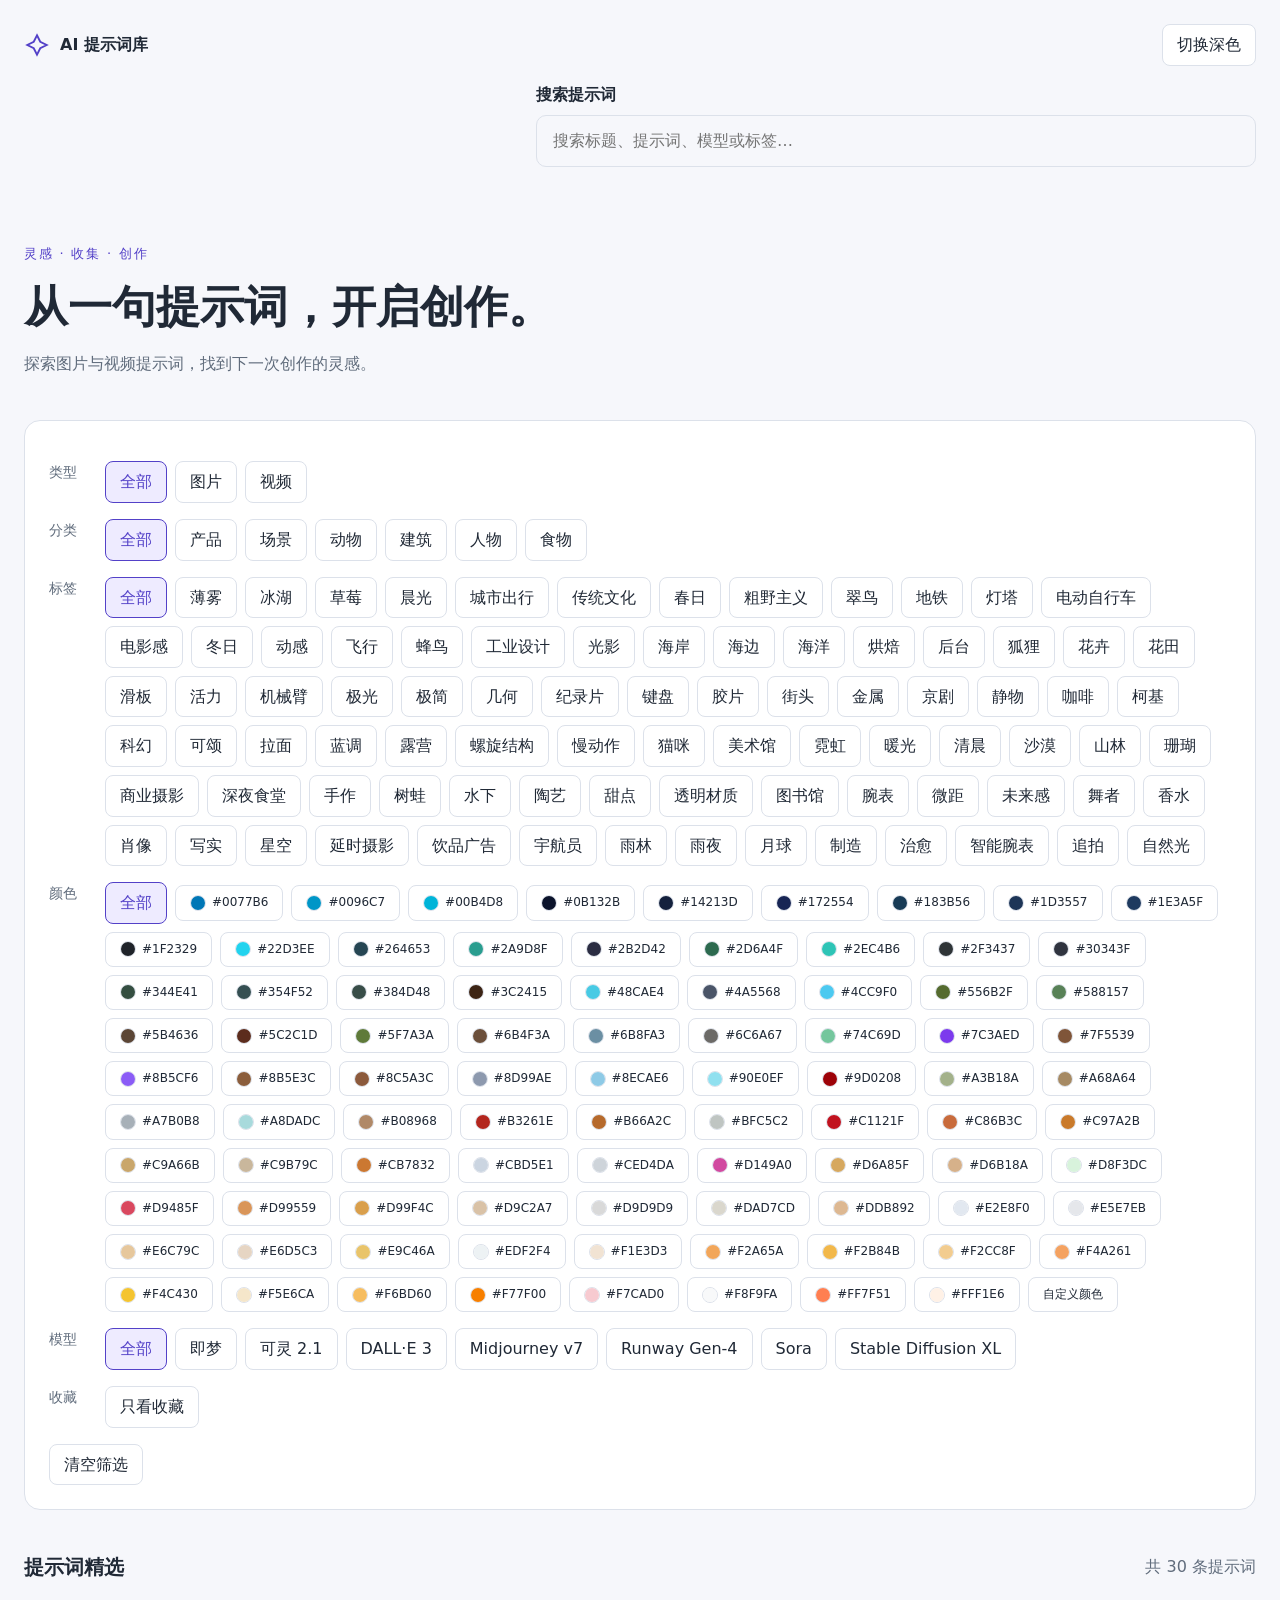
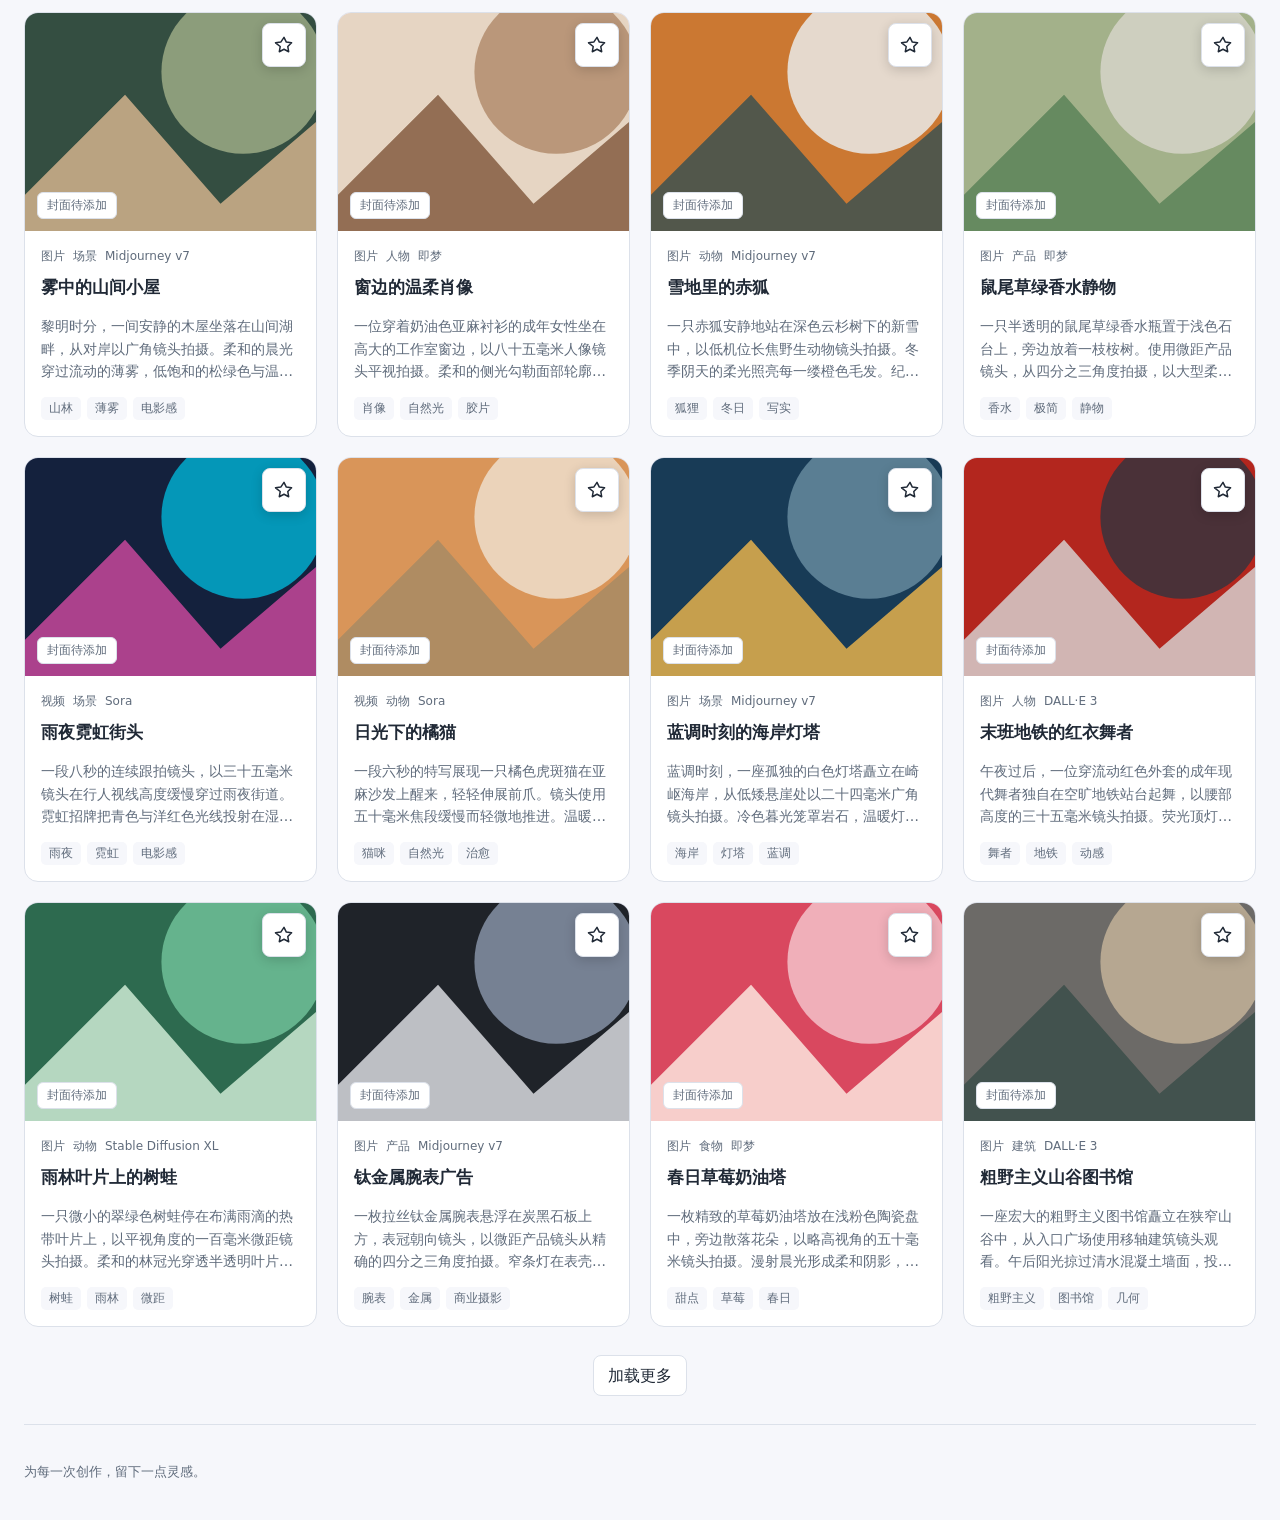
==== index.html @ a5c76019 "首次上传" ====
<!DOCTYPE html>
<html lang="zh-CN" data-theme="light">
<head>
  <meta charset="UTF-8">
  <meta name="viewport" content="width=device-width, initial-scale=1.0">
  <meta name="description" content="收集图片与视频创作灵感的 AI 提示词库">
  <title>AI 提示词库</title>
  <link rel="stylesheet" href="css/styles.css">
  <!-- 普通脚本通过全局变量通信；defer 保证按顺序执行。 -->
  <script src="js/config.js" defer></script>
  <script src="js/data.js" defer></script>
  <script src="js/store.js" defer></script>
  <script src="js/ui.js" defer></script>
  <script src="js/detail.js" defer></script>
  <script src="js/favorites.js" defer></script>
  <script src="js/main.js" defer></script>
</head>
<body>
  <header class="site-header container">
    <div class="site-header-row">
      <a class="brand" href="index.html" aria-label="AI 提示词库首页">
        <svg viewBox="0 0 24 24" aria-hidden="true"><path d="m12 3 3 6 6 3-6 3-3 6-3-6-6-3 6-3Z"/></svg>
        <span id="site-name">AI 提示词库</span>
      </a>
      <button id="theme-toggle" class="button" type="button" aria-pressed="false">切换深色</button>
    </div>
    <div class="site-header-search">
      <label class="search-label" for="search-input">搜索提示词</label>
      <div class="search-field">
        <input id="search-input" type="search" placeholder="搜索标题、提示词、模型或标签…" autocomplete="off">
        <button id="clear-search" class="search-clear" type="button" aria-label="清空搜索" hidden>
          <svg viewBox="0 0 24 24" aria-hidden="true" focusable="false"><path d="m6 6 12 12M18 6 6 18"/></svg>
        </button>
      </div>
    </div>
  </header>

  <main class="container">
    <section class="intro" aria-labelledby="page-title">
      <p class="eyebrow">灵感 · 收集 · 创作</p>
      <h1 id="page-title">从一句提示词，开启创作。</h1>
      <p class="muted">探索图片与视频提示词，找到下一次创作的灵感。</p>
    </section>

    <section class="filter-panel" aria-label="筛选">
      <div id="type-filters" class="filter-row" role="group" aria-label="内容类型"></div>
      <div id="filters" class="filter-groups"></div>
      <!-- 此固定节点由 UI 放入颜色行，避免重新绑定面板内的事件。 -->
      <section id="color-panel" class="color-panel" aria-labelledby="color-panel-title" hidden>
        <h3 id="color-panel-title">自定义颜色</h3>
        <p class="muted">选择或输入颜色预览，点击应用后筛选。</p>
        <div id="color-presets" class="color-presets" role="group" aria-label="24 个彩色预设及黑白灰"></div>
        <div class="color-inputs">
          <label for="color-native">取色器</label>
          <input id="color-native" type="color" value="#ff2d95">
          <label for="color-hex">HEX 色值</label>
          <input id="color-hex" type="text" value="#FF2D95" placeholder="#ff2d95 或 #f29"
            autocomplete="off" spellcheck="false" aria-describedby="color-error" aria-invalid="false">
        </div>
        <div class="color-preview">
          <svg viewBox="0 0 24 24" aria-hidden="true"><rect id="color-preview-fill" width="24" height="24" fill="#FF2D95"/></svg>
          <span id="color-preview-value">#FF2D95</span>
        </div>
        <p id="color-error" class="color-error" role="status" aria-live="polite" hidden>请输入有效的 HEX 色值，例如 #ff2d95 或 #f29。</p>
        <div class="color-panel-actions">
          <button id="color-apply" class="button" type="button">应用</button>
          <button id="color-cancel" class="button" type="button">取消</button>
        </div>
      </section>
      <button id="clear-filters" class="button" type="button">清空筛选</button>
    </section>

    <section class="results" aria-labelledby="results-title">
      <div class="results-heading">
        <h2 id="results-title">提示词精选</h2>
        <p id="result-count" class="muted" role="status" aria-live="polite"></p>
      </div>
      <p id="load-error" class="error-message" role="alert" hidden></p>
      <p id="color-no-results" class="empty-state" role="status" hidden>没有找到匹配的颜色，请调整或清空颜色筛选。下方保留其他条件下的卡片作为参考。</p>
      <div id="cards-grid" class="cards-grid" aria-busy="false"></div>
      <div class="load-more-wrap">
        <button id="load-more" class="button" type="button" hidden>加载更多</button>
        <p id="load-end" class="load-end" role="status" hidden>已经到底啦</p>
      </div>
      <p id="favorite-status" class="sr-only" role="status" aria-live="polite"></p>
    </section>
  </main>

  <div id="modal-overlay" class="modal-overlay" hidden>
    <div id="modal-content" class="modal-content" role="dialog" aria-modal="true" aria-labelledby="modal-title">
      <button id="modal-close" class="modal-close" type="button" aria-label="关闭详情">
        <svg viewBox="0 0 24 24" aria-hidden="true" focusable="false"><path d="m6 6 12 12M18 6 6 18"/></svg>
      </button>
    </div>
  </div>

  <footer class="container site-footer">
    <p>为每一次创作，留下一点灵感。</p>
  </footer>
  <noscript>请启用 JavaScript 以查看提示词与筛选功能。</noscript>
</body>
</html>
---- css/styles.css ----
:root {
  color-scheme: light;
  --bg: #f6f7fb;
  --bg-elevated: #ffffff;
  --border: #dce1ea;
  --text: #202936;
  --text-muted: #606c7c;
  --accent: #5341c8;
  --card-hover: #eeebff;
  --error: #b91c1c;
}

[data-theme="dark"] {
  color-scheme: dark;
  --bg: #13161d;
  --bg-elevated: #1c222d;
  --border: #364153;
  --text: #edf0f7;
  --text-muted: #acb6c7;
  --accent: #b1a4ff;
  --card-hover: #2c2844;
  --error: #fca5a5;
}

* { box-sizing: border-box; }
body {
  margin: 0;
  background: var(--bg);
  color: var(--text);
  font-family: system-ui, -apple-system, "Segoe UI", "Microsoft YaHei", sans-serif;
  line-height: 1.6;
}
button, input { font: inherit; }
button { cursor: pointer; }
a { color: inherit; text-decoration: none; }
[hidden] { display: none !important; }
.sr-only { position: absolute; width: 1px; height: 1px; padding: 0; margin: -1px; overflow: hidden; clip: rect(0, 0, 0, 0); white-space: nowrap; border: 0; }
:focus-visible { outline: 3px solid var(--accent); outline-offset: 3px; }
.container { width: min(1280px, calc(100% - 48px)); margin-inline: auto; }
.site-header { display: grid; gap: 16px; padding-block: 24px; }
.site-header-row { display: flex; align-items: center; justify-content: space-between; gap: 16px; min-width: 0; }
.site-header-row > .button { flex: 0 0 auto; }
.site-header-search { width: min(100%, 720px); justify-self: end; }
.brand { display: inline-flex; align-items: center; gap: 10px; font-weight: 700; }
.brand svg { width: 26px; height: 26px; fill: none; stroke: var(--accent); stroke-width: 1.7; }
.intro { padding-block: 40px 28px; }
.eyebrow { color: var(--accent); font-size: 13px; letter-spacing: 0.14em; }
h1 { margin: 12px 0; font-size: clamp(28px, 4vw, 44px); line-height: 1.3; }
h2 { margin: 0; font-size: 20px; }
.muted { color: var(--text-muted); }
.filter-panel { padding: 24px; background: var(--bg-elevated); border: 1px solid var(--border); border-radius: 16px; }
.search-label { display: block; margin-bottom: 8px; font-weight: 600; }
input[type="search"] { width: 100%; padding: 12px 16px; border: 1px solid var(--border); border-radius: 10px; color: var(--text); background: var(--bg); font-size: 16px; }
/* 自定义清空按钮，预留右侧空间并隐藏浏览器自带的重复按钮。 */
.search-field { position: relative; }
.search-field input { padding-right: 56px; }
.search-field input::-webkit-search-cancel-button { -webkit-appearance: none; appearance: none; }
.search-clear { position: absolute; right: 6px; top: 50%; transform: translateY(-50%); display: grid; place-items: center; width: 40px; height: 40px; padding: 0; border: 0; border-radius: 8px; color: var(--text-muted); background: transparent; }
.search-clear:hover { color: var(--accent); background: var(--card-hover); }
.search-clear svg { width: 18px; height: 18px; fill: none; stroke: currentColor; stroke-width: 2; stroke-linecap: round; }
.filter-row { display: grid; grid-template-columns: 48px minmax(0, 1fr); align-items: start; gap: 8px; min-width: 0; margin-block: 16px; }
.filter-label { flex: 0 0 48px; color: var(--text-muted); font-size: 14px; }
.filter-options { min-width: 0; }
.filter-scroll { display: flex; flex-wrap: wrap; align-items: center; gap: 8px; min-width: 0; }
.button, .filter-button { border: 1px solid var(--border); border-radius: 8px; color: var(--text); background: var(--bg-elevated); padding: 7px 14px; }
.button:hover, .filter-button:hover { background: var(--card-hover); border-color: var(--accent); }
.filter-button[aria-pressed="true"] { color: var(--accent); border-color: var(--accent); background: var(--card-hover); }
.color-option { display: inline-flex; align-items: center; gap: 6px; font-size: 12px; }
.color-swatch { width: 16px; height: 16px; flex-shrink: 0; border: 1px solid var(--border); border-radius: 50%; }
/* 面板占满颜色行；色块用外圈描边，不改变尺寸。 */
.color-panel { grid-column: 1 / -1; min-width: 0; width: 100%; padding: 20px; margin-top: 8px; border: 1px solid var(--border); border-radius: 12px; background: var(--bg); }
.color-panel h3 { margin: 0; font-size: 16px; }
.color-panel p { margin-block: 8px 16px; font-size: 14px; }
.color-presets { display: grid; grid-template-columns: repeat(12, 24px); gap: 14px; padding: 4px; margin-block: 16px; }
.color-preset { display: block; width: 24px; height: 24px; padding: 0; border: 0; border-radius: 6px; background: transparent; box-shadow: 0 0 0 1px var(--border); }
.color-preset svg, .color-preview svg { display: block; width: 24px; height: 24px; border-radius: 6px; }
.color-preset[aria-pressed="true"] { outline: 2px solid var(--accent); outline-offset: 3px; }
.color-preset:focus-visible { outline: 2px solid var(--text); outline-offset: 5px; }
.color-inputs { display: flex; align-items: center; flex-wrap: wrap; gap: 10px; }
.color-inputs input[type="color"] { width: 48px; height: 40px; padding: 2px; border: 1px solid var(--border); border-radius: 6px; background: var(--bg-elevated); cursor: pointer; }
.color-inputs input[type="text"] { min-width: 0; width: 200px; max-width: 100%; padding: 8px 10px; border: 1px solid var(--border); border-radius: 6px; color: var(--text); background: var(--bg-elevated); font-size: 16px; }
.color-inputs input[aria-invalid="true"] { border-color: var(--error); }
.color-preview { display: flex; align-items: center; gap: 10px; margin-block: 16px; }
.color-preview svg { box-shadow: 0 0 0 1px var(--border); }
.color-error { color: var(--error); }
.color-panel-actions { display: flex; gap: 10px; }
.color-panel-actions button:disabled { opacity: 0.5; cursor: not-allowed; }
.results { padding-top: 28px; }
.results-heading { display: flex; align-items: center; justify-content: space-between; gap: 16px; margin-bottom: 16px; }
.cards-grid { display: grid; grid-template-columns: repeat(4, minmax(0, 1fr)); gap: 20px; }
.card { min-width: 0; overflow: hidden; background: var(--bg-elevated); border: 1px solid var(--border); border-radius: 14px; transition: border-color 160ms, box-shadow 160ms; }
.card:hover { border-color: var(--accent); box-shadow: 0 8px 24px var(--card-hover); }
.card-color-muted { opacity: 0.3; pointer-events: none; }
/* 封面比例固定；以后替换真实图片时保持裁切，避免卡片高度跳动。 */
.card-cover { position: relative; aspect-ratio: 4 / 3; overflow: hidden; background: var(--card-hover); }
.card-cover img { display: block; width: 100%; height: 100%; object-fit: cover; }
.favorite-button { position: absolute; top: 10px; right: 10px; z-index: 1; display: grid; place-items: center; width: 44px; height: 44px; min-width: 44px; min-height: 44px; padding: 0; border: 1px solid var(--border); border-radius: 8px; color: var(--text); background: var(--bg-elevated); box-shadow: 0 3px 12px rgb(0 0 0 / 16%); }
.favorite-button:hover { color: var(--accent); background: var(--card-hover); border-color: var(--accent); }
.favorite-button[aria-pressed="true"] { color: var(--accent); }
.favorite-button:focus-visible { outline: 3px solid var(--accent); outline-offset: 3px; }
.favorite-button svg { width: 20px; height: 20px; }
.favorite-button-feedback { animation: favorite-feedback 260ms ease-out; }
.cover-label { position: absolute; left: 12px; bottom: 12px; padding: 3px 9px; border: 1px solid var(--border); border-radius: 6px; background: var(--bg-elevated); color: var(--text-muted); font-size: 12px; }
.card-body { padding: 16px; }
.card-meta { display: flex; flex-wrap: wrap; gap: 8px; color: var(--text-muted); font-size: 12px; }
.card h3 { margin: 8px 0; font-size: 17px; overflow-wrap: anywhere; }
.card-description { color: var(--text-muted); font-size: 14px; display: -webkit-box; -webkit-line-clamp: 3; -webkit-box-orient: vertical; overflow: hidden; }
.tags { display: flex; flex-wrap: wrap; gap: 6px; margin-top: 14px; }
.tag { padding: 2px 8px; border-radius: 5px; background: var(--bg); color: var(--text-muted); font-size: 12px; }
.load-more-wrap { display: flex; flex-direction: column; align-items: center; justify-content: center; gap: 10px; margin-block: 28px; }
.load-more-wrap .button:disabled { cursor: wait; opacity: 0.7; }
.load-end { margin: 0; color: var(--text-muted); font-size: 14px; }
.empty-state { grid-column: 1 / -1; padding: 64px 20px; text-align: center; color: var(--text-muted); border: 1px dashed var(--border); border-radius: 14px; }
.error-message { padding: 12px; border: 1px solid var(--border); border-radius: 8px; }
.site-footer { padding-block: 24px; color: var(--text-muted); font-size: 13px; border-top: 1px solid var(--border); }
.skeleton { pointer-events: none; }
.skeleton-block { background: var(--border); animation: pulse 1.2s ease-in-out infinite alternate; }
.skeleton .card-body { min-height: 196px; }
.skeleton-line { height: 14px; margin-bottom: 12px; border-radius: 4px; }
.skeleton-meta { width: 48%; height: 12px; }
.skeleton-title { width: 84%; height: 17px; }
.skeleton-title-short { width: 62%; height: 17px; }
.skeleton-description { width: 100%; }
.skeleton-description-short { width: 72%; }
.skeleton-tags { display: flex; gap: 6px; margin-top: 14px; }
.skeleton-tag { display: block; width: 48px; height: 20px; border-radius: 5px; }
@keyframes pulse { from { opacity: 0.4; } to { opacity: 0.85; } }
@keyframes favorite-feedback { 0% { transform: scale(1); } 45% { transform: scale(1.13); color: var(--accent); } 100% { transform: scale(1); } }

/* 详情弹窗：背景锁滚动，弹窗自身可滚动。 */
body.modal-open { overflow: hidden; overscroll-behavior: none; }
.card[role="button"] { cursor: pointer; }
.modal-overlay { position: fixed; inset: 0; z-index: 1000; display: flex; align-items: flex-start; justify-content: center; overflow: hidden; overscroll-behavior: contain; padding: 32px 20px; background: rgb(0 0 0 / 60%); animation: modal-overlay-in 150ms ease both; }
.modal-content { position: relative; flex: 0 1 1120px; min-width: 0; max-height: calc(100vh - 64px); max-height: calc(100dvh - 64px); margin-block: auto; overflow-y: auto; overscroll-behavior: contain; -webkit-overflow-scrolling: touch; border: 1px solid var(--border); border-radius: 18px; background: var(--bg-elevated); box-shadow: 0 20px 80px rgb(0 0 0 / 30%); animation: modal-content-in 200ms ease both; }
.modal-close { position: absolute; top: 12px; right: 12px; z-index: 1; display: grid; place-items: center; width: 40px; height: 40px; padding: 0; border: 1px solid var(--border); border-radius: 10px; background: var(--bg-elevated); color: var(--text); }
.modal-close:hover { background: var(--card-hover); }
.modal-close svg { width: 20px; height: 20px; fill: none; stroke: currentColor; stroke-width: 2; stroke-linecap: round; }
.modal-layout { display: grid; grid-template-columns: minmax(0, 1fr) minmax(0, 1fr); }
.modal-media { min-width: 0; display: flex; align-items: center; justify-content: center; padding: 24px; border-radius: 18px 0 0 18px; background: var(--bg); }
.modal-media img, .modal-media video { display: block; width: 100%; max-height: 75vh; object-fit: contain; border-radius: 10px; }
.modal-media-status { padding: 32px 12px; color: var(--text-muted); text-align: center; }
.modal-text { min-width: 0; padding: 64px 28px 28px; }
.modal-text h2 { margin: 0 0 10px; font-size: 25px; overflow-wrap: anywhere; display: -webkit-box; -webkit-box-orient: vertical; -webkit-line-clamp: 2; overflow: hidden; }
.modal-meta { color: var(--text-muted); font-size: 13px; overflow-wrap: anywhere; }
.modal-tags { display: flex; flex-wrap: wrap; gap: 8px; margin-block: 16px 24px; }
.modal-prompt { margin-block: 24px; }
.modal-prompt h3 { margin: 0 0 10px; font-size: 15px; }
.modal-prompt-text { margin: 0; line-height: 1.9; white-space: pre-wrap; overflow-wrap: anywhere; user-select: text; }
.modal-prompt-en { font-family: ui-monospace, Consolas, "Microsoft YaHei", monospace; font-size: 14px; }
.modal-actions { display: flex; flex-wrap: wrap; gap: 10px; margin-top: 24px; }
.modal-copy-primary { color: var(--accent); border-color: var(--accent); background: var(--card-hover); font-weight: 600; }
.modal-actions button:disabled { opacity: 0.5; cursor: not-allowed; }
.modal-copy-status { min-height: 1.6em; margin-bottom: 0; color: var(--text-muted); font-size: 14px; }
.modal-copy-error { color: var(--error); }
.modal-copy-fallback { position: fixed; top: 0; left: -9999px; width: 1px; height: 1px; padding: 0; border: 0; opacity: 0; font-size: 16px; }
.modal-closing { animation: modal-overlay-out 150ms ease 50ms both; }
.modal-closing .modal-content { animation: modal-content-out 200ms ease both; }
@keyframes modal-overlay-in { from { opacity: 0; } to { opacity: 1; } }
@keyframes modal-overlay-out { from { opacity: 1; } to { opacity: 0; } }
@keyframes modal-content-in { from { opacity: 0; transform: translateY(20px); } to { opacity: 1; transform: translateY(0); } }
@keyframes modal-content-out { from { opacity: 1; transform: translateY(0); } to { opacity: 0; transform: translateY(20px); } }

/* 4 → 3 → 2 → 1 列，与三个指定断点对应。 */
@media (max-width: 1100px) {
  .cards-grid { grid-template-columns: repeat(3, minmax(0, 1fr)); }
}
@media (max-width: 760px) {
  /* 760px 与现有两列断点一致：窄屏横滑筛选，宽屏继续多行换行。 */
  .site-header { padding-block: 16px; }
  .modal-overlay { padding: 16px 10px; }
  .modal-content { max-height: calc(100vh - 32px); max-height: calc(100dvh - 32px); }
  .modal-layout { grid-template-columns: 1fr; }
  .modal-media { padding: 60px 18px 18px; border-radius: 18px 18px 0 0; }
  .modal-media img, .modal-media video { max-height: 50vh; }
  .modal-text { padding: 24px 18px; }
  .color-presets { grid-template-columns: repeat(6, 24px); }
  .cards-grid { grid-template-columns: repeat(2, minmax(0, 1fr)); }
  .filter-panel { padding: 18px; }
  .filter-row { align-items: center; }
  .filter-scroll { position: relative; flex-wrap: nowrap; overflow-x: auto; overflow-y: hidden; scrollbar-width: none; scroll-snap-type: x proximity; scroll-padding-inline: 12px; padding: 4px 30px 4px 4px; }
  .filter-scroll::-webkit-scrollbar { display: none; }
  .filter-options { position: relative; }
  .filter-options.has-overflow::after { content: ""; position: absolute; top: 0; right: 0; bottom: 0; width: 30px; pointer-events: none; background: linear-gradient(90deg, rgb(255 255 255 / 0%), var(--bg-elevated)); }
  [data-theme="dark"] .filter-options.has-overflow::after { background: linear-gradient(90deg, rgb(28 34 45 / 0%), var(--bg-elevated)); }
  .filter-scroll > .filter-button { flex: 0 0 auto; min-height: 40px; padding-block: 10px; scroll-snap-align: start; font-size: 14px; }
  .color-option { font-size: 14px; }
  .load-more-wrap .button { width: 100%; min-height: 40px; }
  .modal-actions { flex-direction: column; }
  .modal-actions .button { width: 100%; min-height: 40px; }
}
@media (max-width: 480px) {
  .color-panel { padding: 12px; }
  .color-presets { gap: 12px; }
  .cards-grid { grid-template-columns: 1fr; }
  .container { width: calc(100% - 28px); }
  .intro { padding-top: 20px; }
  .filter-label { flex: 0 0 48px; }
  .card-cover { aspect-ratio: 16 / 9; }
  .results-heading { align-items: flex-start; }
}
@media (prefers-reduced-motion: reduce) {
  *, *::before, *::after { animation: none !important; transition: none !important; }
}
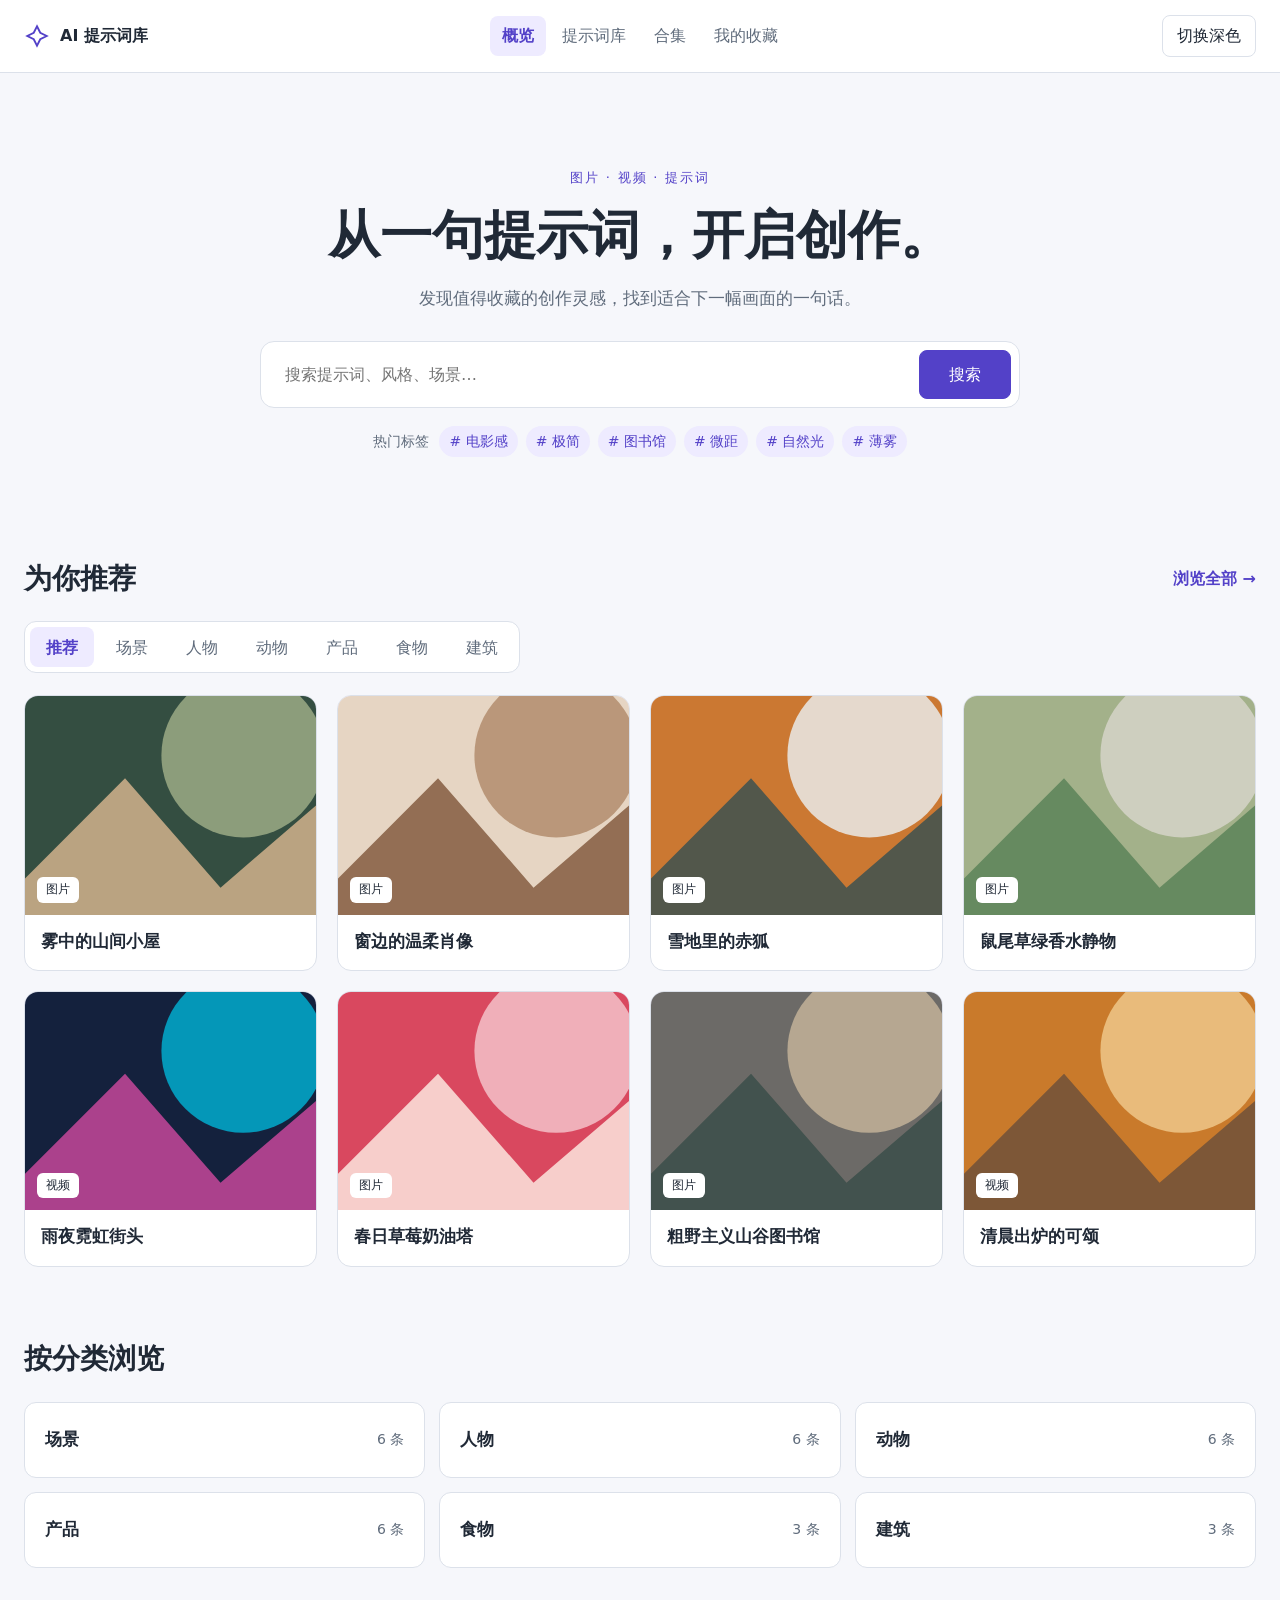
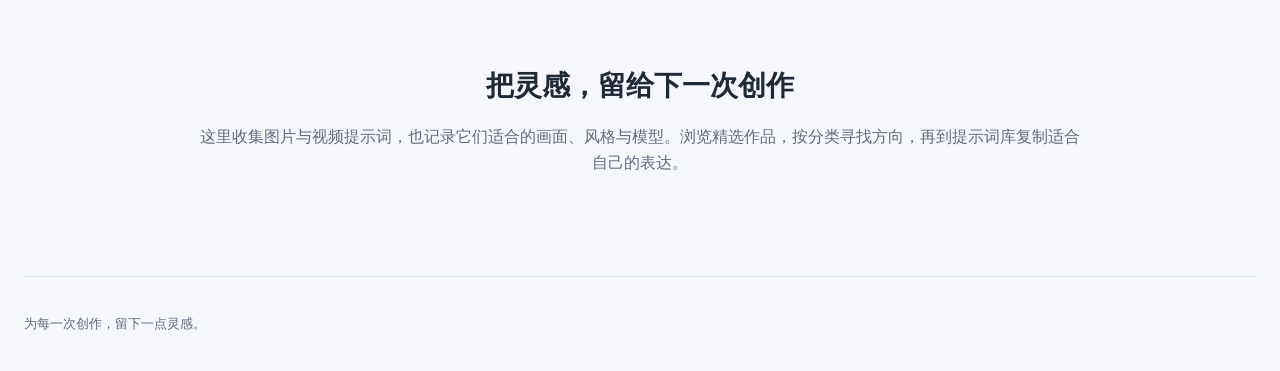
==== commit 59028317: "Add files via upload" ====
--- a/index.html
+++ b/index.html
@@ -6,97 +6,57 @@
   <meta name="description" content="收集图片与视频创作灵感的 AI 提示词库">
   <title>AI 提示词库</title>
   <link rel="stylesheet" href="css/styles.css">
-  <!-- 普通脚本通过全局变量通信；defer 保证按顺序执行。 -->
   <script src="js/config.js" defer></script>
   <script src="js/data.js" defer></script>
   <script src="js/store.js" defer></script>
-  <script src="js/ui.js" defer></script>
-  <script src="js/detail.js" defer></script>
+  <script src="js/cover.js" defer></script>
   <script src="js/favorites.js" defer></script>
-  <script src="js/main.js" defer></script>
+  <script src="js/home.js" defer></script>
+  <script src="js/nav.js" defer></script>
 </head>
 <body>
-  <header class="site-header container">
-    <div class="site-header-row">
-      <a class="brand" href="index.html" aria-label="AI 提示词库首页">
-        <svg viewBox="0 0 24 24" aria-hidden="true"><path d="m12 3 3 6 6 3-6 3-3 6-3-6-6-3 6-3Z"/></svg>
-        <span id="site-name">AI 提示词库</span>
-      </a>
-      <button id="theme-toggle" class="button" type="button" aria-pressed="false">切换深色</button>
-    </div>
-    <div class="site-header-search">
-      <label class="search-label" for="search-input">搜索提示词</label>
-      <div class="search-field">
-        <input id="search-input" type="search" placeholder="搜索标题、提示词、模型或标签…" autocomplete="off">
-        <button id="clear-search" class="search-clear" type="button" aria-label="清空搜索" hidden>
-          <svg viewBox="0 0 24 24" aria-hidden="true" focusable="false"><path d="m6 6 12 12M18 6 6 18"/></svg>
-        </button>
+  <header id="site-header" class="site-nav"></header>
+
+  <main>
+    <section class="home-hero container" aria-labelledby="home-title">
+      <p class="eyebrow">图片 · 视频 · 提示词</p>
+      <h1 id="home-title">从一句提示词，开启创作。</h1>
+      <p class="home-subtitle muted">发现值得收藏的创作灵感，找到适合下一幅画面的一句话。</p>
+      <form id="home-search-form" class="home-search" role="search">
+        <label class="sr-only" for="home-search-input">搜索提示词</label>
+        <input id="home-search-input" type="search" placeholder="搜索提示词、风格、场景…" autocomplete="off">
+        <button class="button" type="submit">搜索</button>
+      </form>
+      <div class="home-quick-tags">
+        <span class="home-quick-label">热门标签</span>
+        <div id="home-quick-tags" class="home-quick-list" aria-label="热门标签"></div>
       </div>
-    </div>
-  </header>
-
-  <main class="container">
-    <section class="intro" aria-labelledby="page-title">
-      <p class="eyebrow">灵感 · 收集 · 创作</p>
-      <h1 id="page-title">从一句提示词，开启创作。</h1>
-      <p class="muted">探索图片与视频提示词，找到下一次创作的灵感。</p>
     </section>
 
-    <section class="filter-panel" aria-label="筛选">
-      <div id="type-filters" class="filter-row" role="group" aria-label="内容类型"></div>
-      <div id="filters" class="filter-groups"></div>
-      <!-- 此固定节点由 UI 放入颜色行，避免重新绑定面板内的事件。 -->
-      <section id="color-panel" class="color-panel" aria-labelledby="color-panel-title" hidden>
-        <h3 id="color-panel-title">自定义颜色</h3>
-        <p class="muted">选择或输入颜色预览，点击应用后筛选。</p>
-        <div id="color-presets" class="color-presets" role="group" aria-label="24 个彩色预设及黑白灰"></div>
-        <div class="color-inputs">
-          <label for="color-native">取色器</label>
-          <input id="color-native" type="color" value="#ff2d95">
-          <label for="color-hex">HEX 色值</label>
-          <input id="color-hex" type="text" value="#FF2D95" placeholder="#ff2d95 或 #f29"
-            autocomplete="off" spellcheck="false" aria-describedby="color-error" aria-invalid="false">
-        </div>
-        <div class="color-preview">
-          <svg viewBox="0 0 24 24" aria-hidden="true"><rect id="color-preview-fill" width="24" height="24" fill="#FF2D95"/></svg>
-          <span id="color-preview-value">#FF2D95</span>
-        </div>
-        <p id="color-error" class="color-error" role="status" aria-live="polite" hidden>请输入有效的 HEX 色值，例如 #ff2d95 或 #f29。</p>
-        <div class="color-panel-actions">
-          <button id="color-apply" class="button" type="button">应用</button>
-          <button id="color-cancel" class="button" type="button">取消</button>
-        </div>
-      </section>
-      <button id="clear-filters" class="button" type="button">清空筛选</button>
+    <section class="home-section container" aria-labelledby="home-featured-title">
+      <div class="home-section-heading">
+        <h2 id="home-featured-title">为你推荐</h2>
+        <a class="home-see-all" href="library.html">浏览全部 <span aria-hidden="true">→</span></a>
+      </div>
+      <div id="home-category-tabs" class="home-category-tabs" role="group" aria-label="推荐分类"></div>
+      <p id="home-error" class="error-message" role="alert" hidden></p>
+      <div id="home-featured-grid" class="home-grid" aria-busy="true"></div>
     </section>
 
-    <section class="results" aria-labelledby="results-title">
-      <div class="results-heading">
-        <h2 id="results-title">提示词精选</h2>
-        <p id="result-count" class="muted" role="status" aria-live="polite"></p>
-      </div>
-      <p id="load-error" class="error-message" role="alert" hidden></p>
-      <p id="color-no-results" class="empty-state" role="status" hidden>没有找到匹配的颜色，请调整或清空颜色筛选。下方保留其他条件下的卡片作为参考。</p>
-      <div id="cards-grid" class="cards-grid" aria-busy="false"></div>
-      <div class="load-more-wrap">
-        <button id="load-more" class="button" type="button" hidden>加载更多</button>
-        <p id="load-end" class="load-end" role="status" hidden>已经到底啦</p>
-      </div>
-      <p id="favorite-status" class="sr-only" role="status" aria-live="polite"></p>
+    <section class="home-section container" aria-labelledby="home-browse-title">
+      <div class="home-section-heading"><h2 id="home-browse-title">按分类浏览</h2></div>
+      <div id="home-browse-list" class="home-browse-list"></div>
+    </section>
+
+    <section class="home-about container" aria-labelledby="home-about-title">
+      <h2 id="home-about-title">把灵感，留给下一次创作</h2>
+      <p>这里收集图片与视频提示词，也记录它们适合的画面、风格与模型。浏览精选作品，按分类寻找方向，再到提示词库复制适合自己的表达。</p>
     </section>
   </main>
-
-  <div id="modal-overlay" class="modal-overlay" hidden>
-    <div id="modal-content" class="modal-content" role="dialog" aria-modal="true" aria-labelledby="modal-title">
-      <button id="modal-close" class="modal-close" type="button" aria-label="关闭详情">
-        <svg viewBox="0 0 24 24" aria-hidden="true" focusable="false"><path d="m6 6 12 12M18 6 6 18"/></svg>
-      </button>
-    </div>
-  </div>
 
   <footer class="container site-footer">
     <p>为每一次创作，留下一点灵感。</p>
   </footer>
-  <noscript>请启用 JavaScript 以查看提示词与筛选功能。</noscript>
+  <noscript>请启用 JavaScript 以查看推荐提示词。</noscript>
 </body>
 </html>
--- a/css/styles.css
+++ b/css/styles.css
@@ -201,3 +201,421 @@
 @media (prefers-reduced-motion: reduce) {
   *, *::before, *::after { animation: none !important; transition: none !important; }
 }
+
+/* 四个页面共用的顶部导航。 */
+.site-nav {
+  position: sticky;
+  top: 0;
+  z-index: 900;
+  border-bottom: 1px solid var(--border);
+  background: var(--bg-elevated);
+}
+.site-nav-main {
+  display: grid;
+  grid-template-columns: minmax(0, 1fr) auto minmax(0, 1fr);
+  align-items: center;
+  gap: 24px;
+  min-height: 72px;
+}
+.site-nav-brand {
+  display: inline-flex;
+  align-items: center;
+  gap: 10px;
+  min-width: 0;
+  width: fit-content;
+  font-weight: 700;
+}
+.site-nav-brand svg {
+  width: 26px;
+  height: 26px;
+  flex: 0 0 auto;
+  fill: none;
+  stroke: var(--accent);
+  stroke-width: 1.7;
+}
+.site-nav-brand span {
+  overflow: hidden;
+  text-overflow: ellipsis;
+  white-space: nowrap;
+}
+.site-nav-links {
+  display: flex;
+  align-items: center;
+  justify-content: center;
+  gap: 4px;
+  min-width: 0;
+}
+.site-nav-link {
+  display: inline-flex;
+  align-items: center;
+  justify-content: center;
+  gap: 6px;
+  min-height: 40px;
+  padding: 7px 12px;
+  border-radius: 8px;
+  color: var(--text-muted);
+  white-space: nowrap;
+}
+.site-nav-link:hover {
+  color: var(--text);
+  background: var(--card-hover);
+}
+.site-nav-link[aria-current="page"] {
+  color: var(--accent);
+  background: var(--card-hover);
+  font-weight: 600;
+}
+.site-nav-actions { justify-self: end; }
+.nav-favorite-count {
+  display: inline-grid;
+  place-items: center;
+  min-width: 20px;
+  height: 20px;
+  padding-inline: 5px;
+  border-radius: 999px;
+  color: var(--bg-elevated);
+  background: var(--accent);
+  font-size: 12px;
+  line-height: 1;
+}
+.library-search { padding-block: 20px 0; }
+.library-search .site-header-search { margin-left: auto; }
+.page-placeholder { min-height: 60vh; padding-block: 72px; }
+
+@media (max-width: 760px) {
+  .site-nav-main {
+    grid-template-columns: minmax(0, 1fr) auto;
+    gap: 10px 16px;
+    padding-block: 12px;
+  }
+  .site-nav-brand { grid-column: 1; grid-row: 1; }
+  .site-nav-actions { grid-column: 2; grid-row: 1; }
+  .site-nav-links {
+    grid-column: 1 / -1;
+    grid-row: 2;
+    justify-content: flex-start;
+    overflow-x: auto;
+    scrollbar-width: none;
+    scroll-snap-type: x proximity;
+    scroll-padding-inline: 4px;
+  }
+  .site-nav-links::-webkit-scrollbar { display: none; }
+  .site-nav-link {
+    flex: 1 0 auto;
+    min-height: 44px;
+    scroll-snap-align: start;
+  }
+  .library-search { padding-top: 16px; }
+  .library-search .site-header-search { width: 100%; }
+}
+
+/* 概览首页：沿用全站颜色变量，内容区独立于提示词库筛选页。 */
+.home-hero {
+  padding-block: 82px 72px;
+  text-align: center;
+}
+.home-hero h1 {
+  margin: 12px 0 16px;
+  font-size: clamp(32px, 5vw, 52px);
+}
+.home-subtitle { margin: 0 auto 28px; max-width: 680px; font-size: 17px; }
+.home-search {
+  display: flex;
+  gap: 10px;
+  width: min(100%, 760px);
+  margin-inline: auto;
+  padding: 8px;
+  border: 1px solid var(--border);
+  border-radius: 14px;
+  background: var(--bg-elevated);
+}
+.home-search input[type="search"] {
+  min-width: 0;
+  flex: 1;
+  border: 0;
+  background: transparent;
+}
+.home-search .button {
+  min-width: 92px;
+  color: var(--bg-elevated);
+  border-color: var(--accent);
+  background: var(--accent);
+}
+.home-search .button:hover { filter: brightness(1.08); }
+.home-quick-tags {
+  display: flex;
+  align-items: center;
+  justify-content: center;
+  flex-wrap: wrap;
+  gap: 10px;
+  margin-top: 18px;
+}
+.home-quick-label { color: var(--text-muted); font-size: 14px; }
+.home-quick-list { display: flex; align-items: center; justify-content: center; flex-wrap: wrap; gap: 8px; }
+.home-quick-tag {
+  padding: 4px 10px;
+  border-radius: 999px;
+  color: var(--accent);
+  background: var(--card-hover);
+  font-size: 14px;
+}
+.home-quick-tag:hover { text-decoration: underline; }
+.home-section { padding-block: 28px 42px; }
+.home-section-heading {
+  display: flex;
+  align-items: center;
+  justify-content: space-between;
+  gap: 16px;
+  margin-bottom: 20px;
+}
+.home-section-heading h2 { font-size: clamp(22px, 3vw, 28px); }
+.home-see-all { flex: 0 0 auto; color: var(--accent); font-weight: 600; }
+.home-see-all:hover { text-decoration: underline; }
+.home-category-tabs {
+  display: flex;
+  flex-wrap: wrap;
+  gap: 6px;
+  width: fit-content;
+  max-width: 100%;
+  padding: 5px;
+  margin-bottom: 22px;
+  border: 1px solid var(--border);
+  border-radius: 12px;
+  background: var(--bg-elevated);
+}
+.home-category-button {
+  min-height: 40px;
+  padding: 7px 16px;
+  border: 0;
+  border-radius: 8px;
+  color: var(--text-muted);
+  background: transparent;
+  white-space: nowrap;
+}
+.home-category-button:hover { color: var(--text); background: var(--card-hover); }
+.home-category-button[aria-pressed="true"] {
+  color: var(--accent);
+  background: var(--card-hover);
+  font-weight: 600;
+}
+.home-grid { display: grid; grid-template-columns: repeat(4, minmax(0, 1fr)); gap: 20px; }
+.home-card {
+  display: block;
+  min-width: 0;
+  overflow: hidden;
+  border: 1px solid var(--border);
+  border-radius: 14px;
+  background: var(--bg-elevated);
+  transition: transform 160ms ease, border-color 160ms ease;
+}
+.home-card:hover { transform: translateY(-3px); border-color: var(--accent); }
+.home-card-cover { position: relative; aspect-ratio: 4 / 3; overflow: hidden; background: var(--card-hover); }
+.home-card-cover img { display: block; width: 100%; height: 100%; object-fit: cover; }
+.home-card-type {
+  position: absolute;
+  left: 12px;
+  bottom: 12px;
+  padding: 3px 9px;
+  border-radius: 6px;
+  color: var(--text);
+  background: var(--bg-elevated);
+  font-size: 12px;
+}
+.home-card h3 { margin: 0; padding: 14px 16px 16px; font-size: 17px; line-height: 1.5; }
+.home-browse-list { display: grid; grid-template-columns: repeat(3, minmax(0, 1fr)); gap: 14px; }
+.home-browse-card {
+  display: flex;
+  align-items: center;
+  justify-content: space-between;
+  gap: 12px;
+  min-width: 0;
+  min-height: 76px;
+  padding: 18px 20px;
+  border: 1px solid var(--border);
+  border-radius: 12px;
+  background: var(--bg-elevated);
+}
+.home-browse-card:hover { border-color: var(--accent); background: var(--card-hover); }
+.home-browse-card strong { font-size: 17px; }
+.home-browse-card span { flex: 0 0 auto; color: var(--text-muted); font-size: 14px; }
+.home-about { max-width: 880px; padding-block: 54px 84px; text-align: center; }
+.home-about h2 { font-size: clamp(22px, 3vw, 28px); }
+.home-about p { color: var(--text-muted); }
+
+@media (max-width: 1100px) {
+  .home-grid { grid-template-columns: repeat(3, minmax(0, 1fr)); }
+}
+@media (max-width: 760px) {
+  .home-hero { padding-block: 58px 48px; }
+  .home-subtitle { font-size: 15px; }
+  .home-grid { grid-template-columns: repeat(2, minmax(0, 1fr)); }
+  .home-category-tabs {
+    flex-wrap: nowrap;
+    overflow-x: auto;
+    scrollbar-width: none;
+    scroll-snap-type: x proximity;
+    scroll-padding-inline: 5px;
+  }
+  .home-category-tabs::-webkit-scrollbar,
+  .home-browse-list::-webkit-scrollbar { display: none; }
+  .home-category-button { flex: 0 0 auto; scroll-snap-align: start; }
+  .home-browse-list {
+    display: flex;
+    overflow-x: auto;
+    scrollbar-width: none;
+    scroll-snap-type: x proximity;
+    scroll-padding-inline: 2px;
+  }
+  .home-browse-card { flex: 0 0 210px; scroll-snap-align: start; }
+}
+@media (max-width: 480px) {
+  .home-hero { padding-block: 42px 34px; }
+  .home-search .button { min-width: 72px; padding-inline: 10px; }
+  .home-grid { grid-template-columns: 1fr; }
+}
+
+/* 合集页：沿用卡片、按钮和筛选视觉，但用描述与主题色区分合集卡片。 */
+.collections-page { padding-block: 40px 72px; }
+.collections-hero { max-width: 720px; padding-block: 24px 30px; }
+.collections-hero h1 { margin: 10px 0; font-size: clamp(32px, 5vw, 48px); }
+.collections-hero p:last-child { margin: 0; font-size: 17px; }
+.collection-tabs {
+  display: inline-flex;
+  gap: 4px;
+  padding: 5px;
+  margin-bottom: 22px;
+  border: 1px solid var(--border);
+  border-radius: 12px;
+  background: var(--bg-elevated);
+}
+.collection-tab {
+  min-height: 40px;
+  padding: 7px 16px;
+  border: 0;
+  border-radius: 8px;
+  color: var(--text-muted);
+  background: transparent;
+  white-space: nowrap;
+}
+.collection-tab:hover { color: var(--text); background: var(--card-hover); }
+.collection-tab[aria-pressed="true"] { color: var(--accent); background: var(--card-hover); font-weight: 600; }
+.collection-filter-row {
+  display: grid;
+  grid-template-columns: 48px minmax(0, 1fr);
+  align-items: center;
+  gap: 8px;
+  margin-bottom: 24px;
+}
+.collection-filter-label { color: var(--text-muted); font-size: 14px; }
+.collection-filter-options { position: relative; min-width: 0; }
+.collection-filter-scroll {
+  display: flex;
+  flex-wrap: wrap;
+  gap: 8px;
+  min-width: 0;
+}
+.collection-filter-scroll .filter-button { min-height: 40px; }
+.collection-grid { display: grid; grid-template-columns: repeat(3, minmax(0, 1fr)); gap: 20px; }
+.collection-card {
+  position: relative;
+  min-width: 0;
+  overflow: hidden;
+  border: 1px solid var(--border);
+  border-radius: 14px;
+  background: var(--bg-elevated);
+  transition: transform 160ms ease, border-color 160ms ease;
+}
+.collection-card:hover { transform: translateY(-3px); border-color: var(--accent); }
+.collection-card-link { display: block; min-width: 0; }
+.collection-card-cover { position: relative; aspect-ratio: 16 / 9; overflow: hidden; background: var(--card-hover); }
+.collection-cover-image { display: block; width: 100%; height: 100%; object-fit: cover; }
+.collection-featured-label {
+  position: absolute;
+  left: 12px;
+  bottom: 12px;
+  padding: 3px 9px;
+  border-radius: 6px;
+  color: var(--text);
+  background: var(--bg-elevated);
+  font-size: 12px;
+}
+.collection-card-body { padding: 18px 18px 16px; }
+.collection-card-title { margin: 0 48px 8px 0; font-size: 20px; line-height: 1.35; }
+.collection-card-description {
+  display: -webkit-box;
+  margin: 0;
+  color: var(--text-muted);
+  font-size: 14px;
+  line-height: 1.65;
+  -webkit-box-orient: vertical;
+  -webkit-line-clamp: 2;
+  overflow: hidden;
+}
+.collection-author { margin: 12px 0 0; color: var(--text-muted); font-size: 13px; }
+.collection-card-meta { display: flex; align-items: center; flex-wrap: wrap; gap: 6px; margin-top: 14px; }
+.collection-item-count { color: var(--text-muted); font-size: 13px; }
+.collection-tag { padding: 2px 7px; border-radius: 5px; color: var(--text-muted); background: var(--bg); font-size: 12px; }
+.collection-favorite-button { top: 12px; right: 12px; }
+.collection-detail-heading {
+  display: flex;
+  align-items: flex-start;
+  justify-content: space-between;
+  gap: 28px;
+  padding-block: 20px 34px;
+}
+.collection-back { margin-bottom: 10px; }
+.collection-detail-heading h1 { margin: 8px 0; font-size: clamp(28px, 4vw, 42px); }
+.collection-detail-meta { color: var(--text-muted); font-size: 14px; }
+.collection-save-area { flex: 0 0 auto; padding-top: 34px; }
+.collection-save-area .button { min-height: 44px; color: var(--accent); border-color: var(--accent); }
+.collection-save-area .button:disabled { opacity: .7; cursor: default; }
+.collection-items-grid { grid-template-columns: repeat(3, minmax(0, 1fr)); }
+.collection-item-card { position: relative; }
+.collection-item-link { display: block; }
+.collection-item-card .card-body { padding-bottom: 18px; }
+.collection-item-card .card-description { font-size: 13px; }
+.collection-item-type {
+  position: absolute;
+  left: 12px;
+  bottom: 12px;
+  padding: 3px 9px;
+  border-radius: 6px;
+  color: var(--text);
+  background: var(--bg-elevated);
+  font-size: 12px;
+}
+.collection-prompt-favorite { top: 10px; right: 10px; }
+
+@media (max-width: 1100px) {
+  .collection-grid, .collection-items-grid { grid-template-columns: repeat(2, minmax(0, 1fr)); }
+}
+@media (max-width: 760px) {
+  .collections-page { padding-top: 24px; }
+  .collection-filter-scroll {
+    flex-wrap: nowrap;
+    overflow-x: auto;
+    scrollbar-width: none;
+    scroll-snap-type: x proximity;
+    scroll-padding-inline: 8px;
+    padding: 3px 28px 3px 3px;
+  }
+  .collection-filter-scroll::-webkit-scrollbar { display: none; }
+  .collection-filter-options::after {
+    content: "";
+    position: absolute;
+    top: 0;
+    right: 0;
+    bottom: 0;
+    width: 28px;
+    pointer-events: none;
+    background: linear-gradient(90deg, rgb(255 255 255 / 0%), var(--bg));
+  }
+  [data-theme="dark"] .collection-filter-options::after {
+    background: linear-gradient(90deg, rgb(19 22 29 / 0%), var(--bg));
+  }
+  .collection-filter-scroll .filter-button { flex: 0 0 auto; scroll-snap-align: start; min-height: 40px; }
+  .collection-grid, .collection-items-grid { grid-template-columns: 1fr; }
+  .collection-detail-heading { display: block; }
+  .collection-save-area { padding-top: 0; }
+  .collection-save-area .button { width: 100%; }
+}
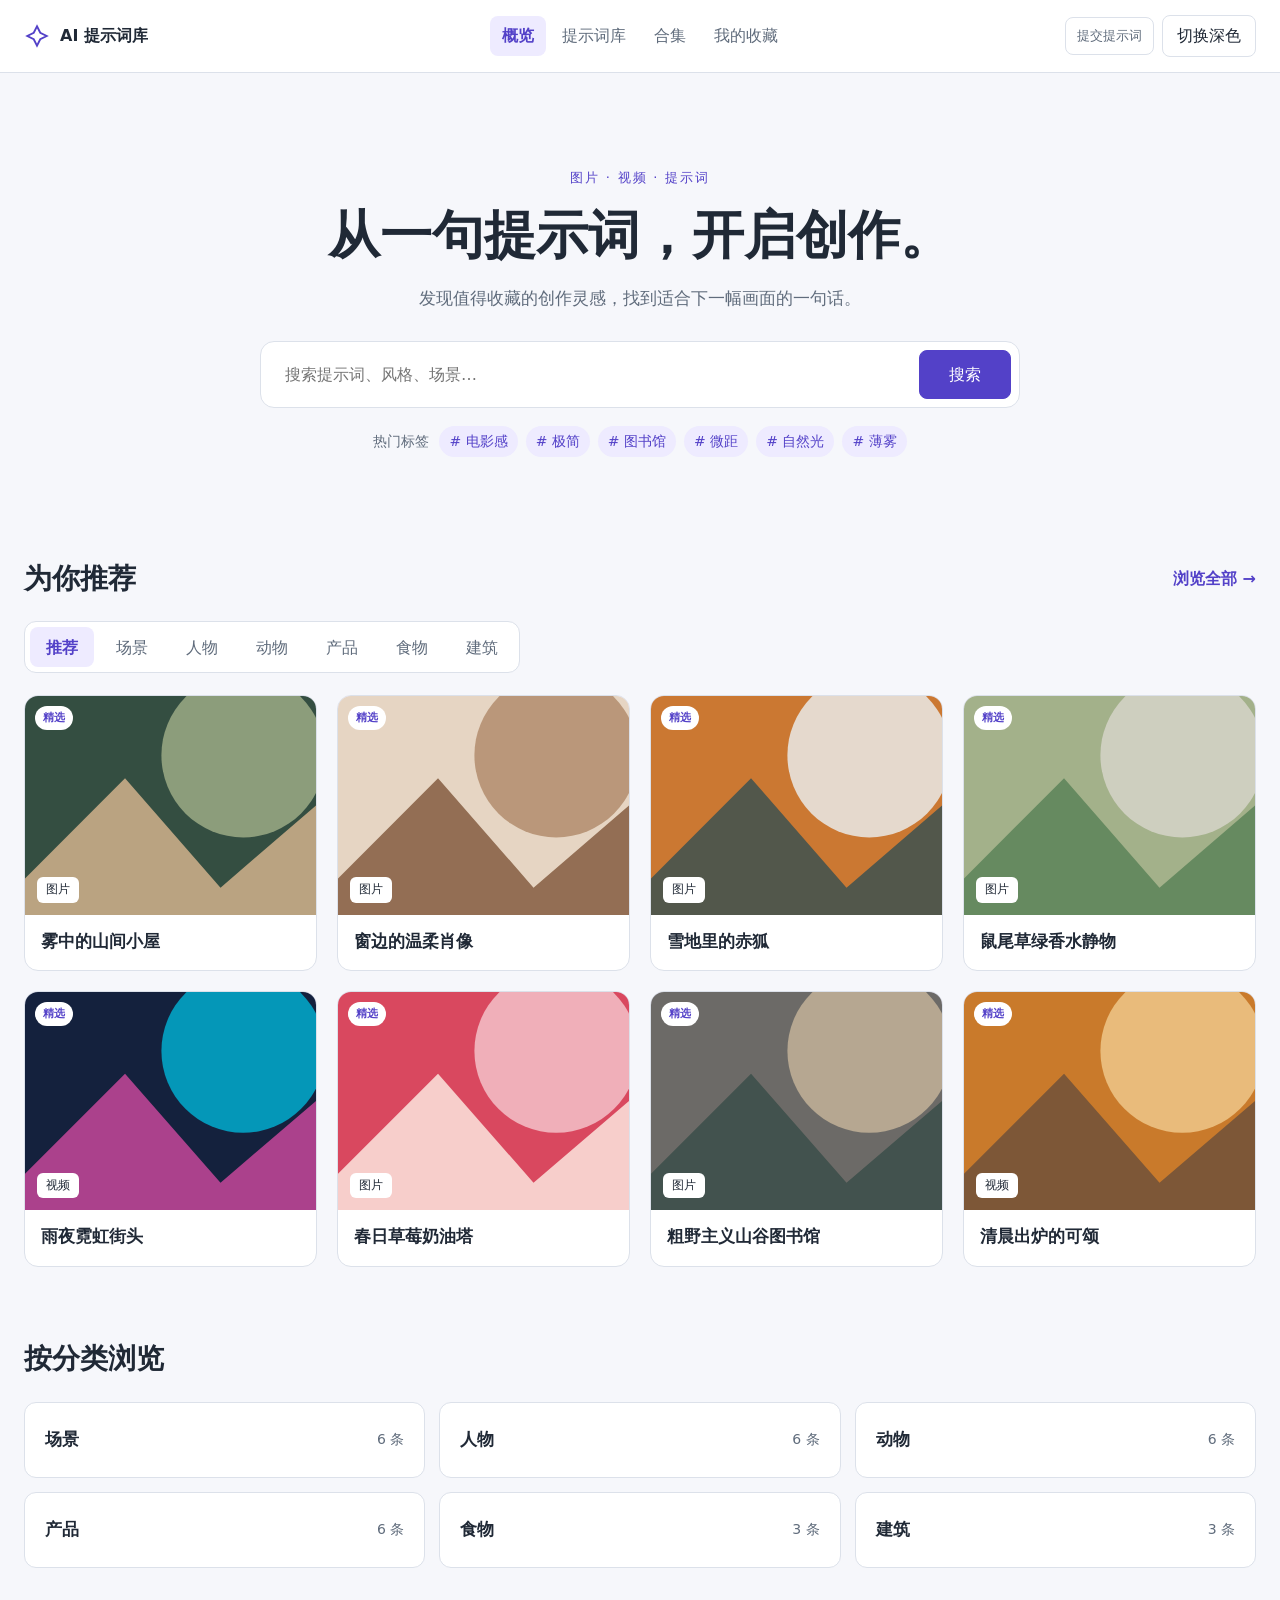
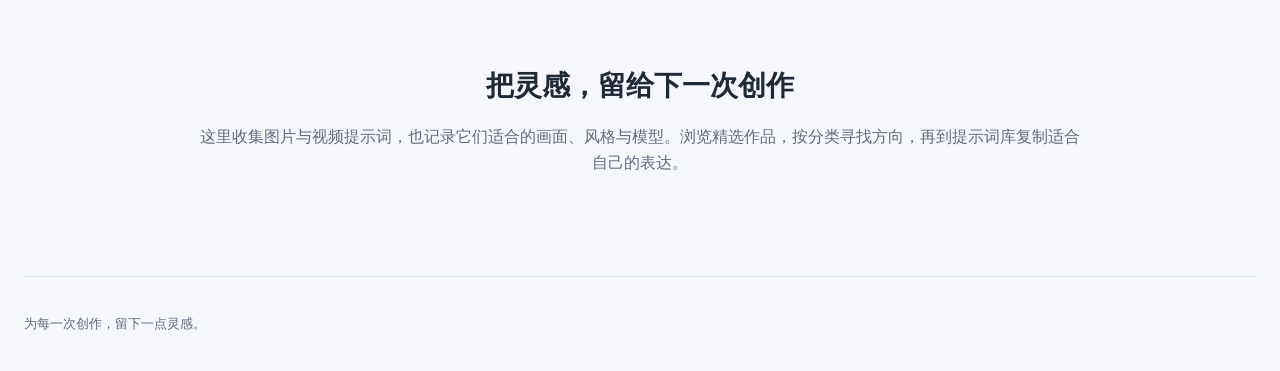
==== commit 33a9a12f: "Commit Commit" ====
--- a/index.html
+++ b/index.html
@@ -10,6 +10,7 @@
   <script src="js/data.js" defer></script>
   <script src="js/store.js" defer></script>
   <script src="js/cover.js" defer></script>
+  <script src="js/stats.js" defer></script>
   <script src="js/favorites.js" defer></script>
   <script src="js/home.js" defer></script>
   <script src="js/nav.js" defer></script>
--- a/css/styles.css
+++ b/css/styles.css
@@ -188,6 +188,102 @@
   .modal-actions { flex-direction: column; }
   .modal-actions .button { width: 100%; min-height: 40px; }
 }
+
+/* 本机统计、精选标记与提交入口 */
+.featured-badge,
+.copy-count {
+  display: inline-flex;
+  align-items: center;
+  min-height: 20px;
+  padding: 2px 7px;
+  border-radius: 999px;
+  color: var(--accent);
+  background: var(--card-hover);
+  font-size: 11px;
+  line-height: 1.2;
+  white-space: nowrap;
+}
+.featured-badge { font-weight: 700; }
+.copy-count { color: var(--text-muted); }
+.results-counts { display: flex; align-items: baseline; gap: 12px; flex-wrap: wrap; }
+.results-counts p { margin: 0; }
+.stats-summary { color: var(--text-muted); font-size: 12px; }
+.site-nav-actions { display: inline-flex; align-items: center; gap: 8px; }
+.site-nav-submit { display: inline-flex; align-items: center; min-height: 38px; padding: 6px 11px; border: 1px solid var(--border); border-radius: 8px; color: var(--text-muted); background: transparent; font-size: 13px; white-space: nowrap; }
+.site-nav-submit:hover { color: var(--text); background: var(--card-hover); }
+.modal-copy-stat,
+.modal-submit-link,
+.submission-template-status { color: var(--text-muted); font-size: 12px; line-height: 1.5; }
+.modal-copy-stat { margin: 8px 0 0; }
+.modal-submit-link { display: inline-block; margin-top: 8px; }
+.submission-template-wrap { display: flex; align-items: center; gap: 12px; margin-top: 28px; }
+.submission-template-status { min-height: 1.5em; }
+.clipboard-fallback { position: fixed; left: -9999px; top: 0; width: 1px; height: 1px; opacity: 0; }
+.home-card-cover { position: relative; }
+.home-card-featured { position: absolute; left: 10px; top: 10px; padding: 3px 8px; border-radius: 999px; color: var(--accent); background: var(--bg-elevated); font-size: 11px; font-weight: 700; }
+.collection-item-card .card-meta { display: flex; align-items: center; flex-wrap: wrap; gap: 6px; margin-bottom: 8px; color: var(--text-muted); font-size: 12px; }
+
+@media (max-width: 760px) {
+  .site-nav-actions { gap: 5px; }
+  .site-nav-submit { min-height: 40px; padding-inline: 8px; }
+  .results-counts { display: block; }
+  .stats-summary { margin-top: 4px !important; }
+  .submission-template-wrap { align-items: stretch; flex-direction: column; }
+  .submission-template-wrap .button { width: 100%; }
+}
+
+/* 多收藏夹页 */
+.favorites-page { padding-block: 40px 72px; }
+.favorites-hero { max-width: 720px; padding-block: 20px 28px; }
+.favorites-hero h1 { margin: 10px 0; font-size: clamp(32px, 5vw, 48px); }
+.favorites-toolbar { display: flex; align-items: center; gap: 10px; flex-wrap: wrap; margin-bottom: 28px; }
+.favorites-toolbar label { color: var(--text-muted); font-size: 14px; }
+.favorites-toolbar input[type="search"] { flex: 1 1 280px; min-width: 180px; min-height: 42px; }
+.favorites-layout { display: grid; grid-template-columns: 220px minmax(0, 1fr); gap: 28px; align-items: start; }
+.favorites-sidebar { position: sticky; top: 96px; }
+.favorites-sidebar h2 { margin: 0 0 12px; font-size: 18px; }
+.favorites-folder-scroll { display: grid; gap: 5px; }
+.favorites-folder-row { display: flex; align-items: center; gap: 3px; min-width: 0; }
+.favorites-folder-button { display: flex; align-items: center; justify-content: space-between; gap: 8px; width: 100%; min-height: 42px; padding: 8px 10px; border: 1px solid transparent; border-radius: 9px; color: var(--text-muted); background: transparent; text-align: left; }
+.favorites-folder-button:hover { color: var(--text); background: var(--card-hover); }
+.favorites-folder-button[aria-pressed="true"] { color: var(--accent); border-color: var(--border); background: var(--card-hover); font-weight: 600; }
+.favorites-folder-name { min-width: 0; overflow: hidden; text-overflow: ellipsis; white-space: nowrap; }
+.favorites-folder-count { flex: 0 0 auto; font-size: 12px; color: var(--text-muted); }
+.favorites-folder-actions { display: inline-flex; flex: 0 0 auto; gap: 2px; }
+.folder-action { padding: 5px; border: 0; border-radius: 6px; color: var(--text-muted); background: transparent; font-size: 12px; }
+.folder-action:hover { color: var(--text); background: var(--card-hover); }
+.folder-action.danger:hover { color: #d14343; }
+.folder-rename-input { width: 100%; min-width: 0; min-height: 30px; padding: 4px 6px; border: 1px solid var(--accent); border-radius: 6px; color: var(--text); background: var(--bg-elevated); }
+.favorites-sidebar > .button { width: 100%; margin-top: 14px; }
+.favorites-content-heading { display: flex; align-items: baseline; justify-content: space-between; gap: 12px; margin-bottom: 16px; }
+.favorites-content-heading h2 { margin: 0; font-size: 24px; }
+.favorites-grid { min-height: 120px; }
+.favorites-card { position: relative; }
+.favorites-card-link { display: block; }
+.favorites-card .card-body { padding-bottom: 14px; }
+.favorites-card-actions { display: flex; flex-wrap: wrap; gap: 8px; position: relative; padding: 0 16px 14px; }
+.button-small { min-height: 34px; padding: 6px 10px; font-size: 13px; }
+.favorites-folder-picker { position: absolute; z-index: 10; left: 16px; top: 40px; display: grid; gap: 7px; min-width: 190px; padding: 12px; border: 1px solid var(--border); border-radius: 10px; background: var(--bg-elevated); box-shadow: 0 10px 28px rgb(0 0 0 / 16%); }
+.folder-picker-option { display: flex; align-items: center; gap: 8px; color: var(--text); font-size: 14px; }
+.favorites-note { margin: 0 16px 14px; padding: 9px 10px; border-left: 3px solid var(--accent); border-radius: 5px; color: var(--text-muted); background: var(--card-hover); font-size: 13px; line-height: 1.5; white-space: pre-wrap; }
+.favorites-note-input { display: block; width: calc(100% - 32px); margin: 0 16px 14px; min-height: 54px; resize: vertical; }
+
+@media (max-width: 760px) {
+  .favorites-page { padding-top: 24px; }
+  .favorites-toolbar { align-items: stretch; }
+  .favorites-toolbar label { width: 100%; }
+  .favorites-toolbar input[type="search"] { flex-basis: 100%; font-size: 16px; }
+  .favorites-toolbar .button { flex: 1 1 0; }
+  .favorites-layout { display: block; }
+  .favorites-sidebar { position: static; margin-bottom: 26px; }
+  .favorites-folder-scroll { display: flex; overflow-x: auto; gap: 8px; padding: 3px 2px 8px; scrollbar-width: none; scroll-snap-type: x proximity; }
+  .favorites-folder-scroll::-webkit-scrollbar { display: none; }
+  .favorites-folder-row, .favorites-folder-scroll > .favorites-folder-button { flex: 0 0 auto; scroll-snap-align: start; }
+  .favorites-folder-row .favorites-folder-button { width: auto; min-width: 150px; }
+  .favorites-folder-scroll > .favorites-folder-button { min-width: 130px; }
+  .favorites-sidebar > .button { width: auto; }
+  .favorites-folder-picker { left: 0; right: 0; min-width: 0; }
+}
 @media (max-width: 480px) {
   .color-panel { padding: 12px; }
   .color-presets { gap: 12px; }
